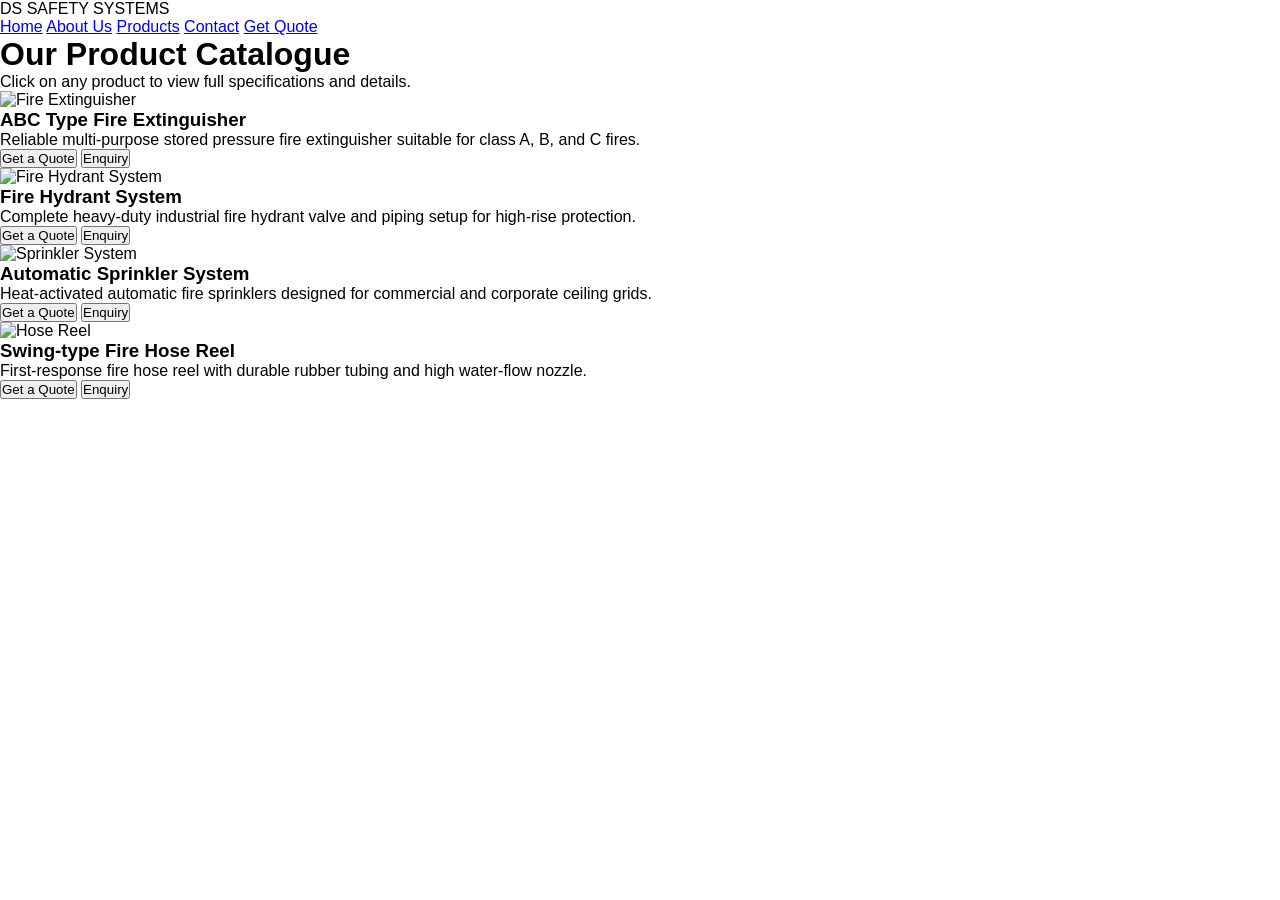
==== product.html @ bb8f644f "Create product.html" ====
<!DOCTYPE html>
<html lang="en">
<head>
    <meta charset="UTF-8">
    <meta name="viewport" content="width=device-width, initial-scale=1.0">
    <title>Products - DS Safety Systems</title>
    <link rel="stylesheet" href="style.css">
</head>
<body>

    <!-- Header Section (Matching your brand style) -->
    <header class="site-header">
        <div class="logo">DS SAFETY SYSTEMS</div>
        <nav>
            <a href="index.html">Home</a>
            <a href="about.html">About Us</a>
            <a href="products.html" class="active">Products</a>
            <a href="contact.html">Contact</a>
            <a href="quote.html" class="btn-quote-nav">Get Quote</a>
        </nav>
    </header>

    <!-- Tier 1: Product Catalog Grid -->
    <main class="catalog-container">
        <h1>Our Product Catalogue</h1>
        <p class="subtitle">Click on any product to view full specifications and details.</p>

        <div class="product-grid">

            <!-- Product Card 1 -->
            <div class="product-card" onclick="viewProduct('fire-extinguisher.html')">
                <div class="product-image">
                    <img src="extinguisher.jpg" alt="Fire Extinguisher">
                </div>
                <div class="product-content">
                    <h3>ABC Type Fire Extinguisher</h3>
                    <p class="product-desc">Reliable multi-purpose stored pressure fire extinguisher suitable for class A, B, and C fires.</p>
                    <div class="product-actions" onclick="event.stopPropagation()">
                        <button class="btn-quote" onclick="handleQuote('ABC Fire Extinguisher')">Get a Quote</button>
                        <button class="btn-enquiry" onclick="handleEnquiry('ABC Fire Extinguisher')">Enquiry</button>
                    </div>
                </div>
            </div>

            <!-- Product Card 2 -->
            <div class="product-card" onclick="viewProduct('hydrant-system.html')">
                <div class="product-image">
                    <img src="hydrant.jpg" alt="Fire Hydrant System">
                </div>
                <div class="product-content">
                    <h3>Fire Hydrant System</h3>
                    <p class="product-desc">Complete heavy-duty industrial fire hydrant valve and piping setup for high-rise protection.</p>
                    <div class="product-actions" onclick="event.stopPropagation()">
                        <button class="btn-quote" onclick="handleQuote('Fire Hydrant System')">Get a Quote</button>
                        <button class="btn-enquiry" onclick="handleEnquiry('Fire Hydrant System')">Enquiry</button>
                    </div>
                </div>
            </div>

            <!-- Product Card 3 -->
            <div class="product-card" onclick="viewProduct('sprinkler-system.html')">
                <div class="product-image">
                    <img src="sprinkler.jpg" alt="Sprinkler System">
                </div>
                <div class="product-content">
                    <h3>Automatic Sprinkler System</h3>
                    <p class="product-desc">Heat-activated automatic fire sprinklers designed for commercial and corporate ceiling grids.</p>
                    <div class="product-actions" onclick="event.stopPropagation()">
                        <button class="btn-quote" onclick="handleQuote('Automatic Sprinkler System')">Get a Quote</button>
                        <button class="btn-enquiry" onclick="handleEnquiry('Automatic Sprinkler System')">Enquiry</button>
                    </div>
                </div>
            </div>

            <!-- Product Card 4 -->
            <div class="product-card" onclick="viewProduct('hose-reel.html')">
                <div class="product-image">
                    <img src="hosereel.jpg" alt="Hose Reel">
                </div>
                <div class="product-content">
                    <h3>Swing-type Fire Hose Reel</h3>
                    <p class="product-desc">First-response fire hose reel with durable rubber tubing and high water-flow nozzle.</p>
                    <div class="product-actions" onclick="event.stopPropagation()">
                        <button class="btn-quote" onclick="handleQuote('Swing-type Fire Hose Reel')">Get a Quote</button>
                        <button class="btn-enquiry" onclick="handleEnquiry('Swing-type Fire Hose Reel')">Enquiry</button>
                    </div>
                </div>
            </div>

        </div>
    </main>

    <!-- JavaScript for Interactivity -->
    <script>
        // Navigates to Tier 2 Single Product Detail page
        function viewProduct(pageUrl) {
            window.location.href = pageUrl;
        }

        function handleQuote(productName) {
            alert("Redirecting to Quote Form for: " + productName);
            // Example: window.location.href = "quote.html?product=" + encodeURIComponent(productName);
        }

        function handleEnquiry(productName) {
            alert("Opening Enquiry Form for: " + productName);
            // Example: open a modal or redirect to contact page
        }
    </script>

</body>
</html>
---- style.css ----
/* Global Reset & Apply Font */
* {
  margin: 0;
  padding: 0;
  box-sizing: border-box;
  font-family: 'Lato', Arial, sans-serif;
}

html {
  scroll-behavior: smooth;
}

/* Top Utility Bar */
.top-bar {
  background-color: #1a1a1a;
  color: #fff;
  padding: 12px 25px;
  display: flex;
  justify-content: space-between;
  align-items: center;
  flex-wrap: wrap;
  gap: 15px;
}

.top-bar-left, .top-bar-right {
  display: flex;
  align-items: center;
  gap: 25px;
  flex-wrap: wrap;
}

.info-item, .top-bar-right > a {
  opacity: 0;
  animation: pureFadeIn 1.1s ease forwards;
}

.top-bar-left .info-item:nth-child(1) { animation-delay: 0.1s; }
.top-bar-left .info-item:nth-child(2) { animation-delay: 0.25s; }
.top-bar-left .info-item:nth-child(3) { animation-delay: 0.4s; }
.top-bar-right a:nth-child(1) { animation-delay: 0.55s; }
.top-bar-right a:nth-child(2) { animation-delay: 0.7s; }

@keyframes pureFadeIn {
  from { opacity: 0; }
  to { opacity: 1; }
}

.info-item {
  display: flex;
  align-items: center;
  gap: 10px;
  color: #fff;
  font-size: 16px;
  font-weight: 700;
  text-decoration: none;
}

.info-item img {
  width: 20px;
  height: 20px;
  filter: invert(1);
}

.top-bar a {
  color: #fff;
  text-decoration: none;
  font-size: 16px;
}

.btn-contact {
  background-color: #d93830;
  color: white;
  padding: 10px 20px;
  border-radius: 4px;
  font-weight: bold;
  text-decoration: none;
  font-size: 16px;
  transition: background-color 0.3s ease;
}

.btn-contact:hover {
  background-color: #b52b24;
}

/* Main Navigation Header */
.main-header {
  background-color: #ffffff;
  border-bottom: 1px solid #e0e0e0;
  padding: 10px 20px;
  display: flex;
  justify-content: space-between;
  align-items: center;
  position: sticky;
  top: 0;
  z-index: 1000;
}

.logo-container {
  display: flex;
  align-items: center;
  gap: 14px;
  text-decoration: none;
  opacity: 0;
  animation: pureFadeIn 1.1s ease 0.2s forwards;
}

.logo-container img {
  height: 62px;
  width: auto;
  display: block !important;
  visibility: visible !important;
  object-fit: contain;
  border-radius: 4px;
  filter: drop-shadow(0 0 6px rgba(217, 56, 48, 0.35));
}

.brand-single-line {
  font-family: 'Outfit', sans-serif;
  font-weight: 700;
  font-size: 37.5px;
  color: #e63930;
  letter-spacing: 2px;
  white-space: nowrap;
  text-shadow: 1px 1px 2px rgba(0, 0, 0, 0.25), 0 0 6px rgba(230, 57, 48, 0.35);
}

.header-right-group {
  display: flex;
  align-items: center;
  gap: 25px;
}

@keyframes slideInFromLeft {
  0% { opacity: 0; transform: translateX(-40px); }
  100% { opacity: 1; transform: translateX(0); }
}

.nav-links {
  list-style: none;
  display: flex;
  align-items: center;
  gap: 15px;
}

.nav-links li {
  opacity: 0;
  animation: slideInFromLeft 0.8s cubic-bezier(0.16, 1, 0.3, 1) forwards;
}

.nav-links li:nth-child(1) { animation-delay: 0.3s; }
.nav-links li:nth-child(3) { animation-delay: 0.45s; }
.nav-links li:nth-child(5) { animation-delay: 0.6s; }
.nav-links li:nth-child(7) { animation-delay: 0.75s; }

.divider {
  color: #ccc;
  font-size: 18px;
  font-weight: 400;
  opacity: 0;
  animation: pureFadeIn 0.8s ease forwards;
}

.nav-links span:nth-of-type(1) { animation-delay: 0.37s; }
.nav-links span:nth-of-type(2) { animation-delay: 0.52s; }
.nav-links span:nth-of-type(3) { animation-delay: 0.67s; }

.nav-links li a {
  text-decoration: none;
  color: #333;
  font-size: 17px;
  font-weight: 700;
  padding: 5px 10px;
  transition: color 0.3s ease;
}

.nav-links li a:hover {
  color: #d93830;
}

.btn-get-quote {
  background-color: #d93830;
  color: white;
  padding: 10px 20px;
  border-radius: 4px;
  font-weight: bold;
  text-decoration: none;
  font-size: 16px;
  opacity: 0;
  animation: pureFadeIn 0.9s ease 0.85s forwards;
  transition: background-color 0.3s ease;
}

.btn-get-quote:hover {
  background-color: #b52b24;
}

.menu-toggle {
  display: none;
  flex-direction: column;
  cursor: pointer;
  gap: 6px;
}

.menu-toggle span {
  width: 30px;
  height: 3px;
  background-color: #333;
  border-radius: 2px;
}

/* Hero Banner Section with Blurred Background Image */
.hero-section {
  width: 100%;
  background-color: #111;
  position: relative;
  overflow: hidden;
  display: flex;
  justify-content: center;
  align-items: center;
  padding: 20px 30px;
}

.hero-section::before {
  content: '';
  position: absolute;
  top: 0;
  left: 0;
  width: 100%;
  height: 100%;
  background-image: url('bg.png');
  background-size: cover;
  background-position: center;
  filter: blur(12px) brightness(0.6);
  transform: scale(1.1);
  z-index: 1;
}

.hero-banner-img {
.hero-slider {
  position: relative;
  width: 100%;
  max-width: 1200px;
  z-index: 2;
  display: flex;
  justify-content: center;
  align-items: center;
}

.hero-banner-img {
  width: 100%;
  height: auto;
  max-height: 72vh;
  object-fit: cover;
  object-position: center top;
  display: block;
  position: relative;
  z-index: 2;
  display: none;
  border-radius: 14px;
  border: 2px solid rgba(255, 50, 40, 0.9);
  box-shadow: 0 0 35px rgba(255, 40, 30, 0.8), 0 0 70px rgba(255, 0, 0, 0.4);
}

.hero-banner-img.active {
  display: block;
}

.slider-btn {
  position: absolute;
  top: 50%;
  transform: translateY(-50%);
  background-color: rgba(0, 0, 0, 0.6);
  color: #fff;
  border: 1px solid rgba(255, 50, 40, 0.8);
  padding: 12px 16px;
  cursor: pointer;
  z-index: 10;
  border-radius: 50%;
  font-size: 18px;
  transition: background 0.3s ease;
}

.slider-btn:hover {
  background-color: rgba(217, 56, 48, 0.8);
}

.prev-btn { left: 45px; }
.next-btn { right: 45px; }

@media (max-width: 768px) {
  .hero-section {
    padding: 10px 8px;
  }
  .hero-banner-img {
    max-height: 48vh;
    border-radius: 10px;
  }
  .prev-btn { left: 15px; }
  .next-btn { right: 15px; }
}

@media (max-width: 768px) {
  .hero-section {
    padding: 10px 8px;
  }
  .hero-banner-img {
    max-height: 48vh;
    border-radius: 10px;
  }
}

@media (max-width: 768px) {
  .hero-section {
    padding: 10px 8px;
  }
  .hero-banner-img {
    max-height: 48vh;
    border-radius: 10px;
  }
}

/* Mobile Adjustments */
@media (max-width: 768px) {
  .hero-section {
    padding: 10px 8px;
  }
  .hero-banner-img {
    max-height: 48vh;
    border-radius: 10px;
  }
}

/* Client Logo Marquee Section */
.marquee-section {
  background-color: #ffffff;
  padding: 30px 0;
  border-bottom: 1px solid #eee;
  overflow: hidden;
  white-space: nowrap;
}

.marquee-title {
  text-align: center;
  font-size: 13px;
  text-transform: uppercase;
  letter-spacing: 2px;
  color: #888;
  margin-bottom: 15px;
  font-weight: 700;
}

.marquee-track {
  display: flex;
  gap: 50px;
  justify-content: space-around;
  align-items: center;
  max-width: 1200px;
  margin: 0 auto;
  padding: 0 20px;
  flex-wrap: wrap;
}

.client-logo-item {
  font-family: 'Outfit', sans-serif;
  font-size: 20px;
  font-weight: 700;
  color: #555;
  letter-spacing: 1px;
  opacity: 0.7;
  transition: opacity 0.3s ease, color 0.3s ease;
}

.client-logo-item:hover {
  opacity: 1;
  color: #d93830;
}

/* About Us Section */
.about-section {
  padding: 90px 25px;
  background-color: #ffffff;
}

.about-container {
  max-width: 1200px;
  margin: 0 auto;
  display: grid;
  grid-template-columns: 1fr 1fr;
  gap: 50px;
  align-items: center;
}

.about-text h2 {
  font-family: 'Outfit', sans-serif;
  font-size: 34px;
  color: #1a1a1a;
  margin-bottom: 20px;
  line-height: 1.3;
}

.about-text h2 span {
  color: #d93830;
}

.about-text p {
  color: #555;
  font-size: 16px;
  line-height: 1.7;
  margin-bottom: 20px;
}

.about-highlights {
  display: grid;
  grid-template-columns: 1fr 1fr;
  gap: 15px;
  margin-top: 25px;
}

.highlight-box {
  background: #f9f9f9;
  padding: 15px 20px;
  border-left: 3px solid #d93830;
  font-weight: 700;
  color: #333;
  font-size: 15px;
}

.about-card-box {
  background: linear-gradient(135deg, #1a1a1a, #2c2c2c);
  color: white;
  padding: 50px;
  border-radius: 12px;
  box-shadow: 0 10px 30px rgba(0,0,0,0.15);
  position: relative;
}

.about-card-box h3 {
  font-family: 'Outfit', sans-serif;
  font-size: 26px;
  margin-bottom: 15px;
  color: #ff6b63;
}

.about-card-box p {
  color: #ddd;
  font-size: 16px;
  line-height: 1.6;
  margin-bottom: 25px;
}

/* Products & Services Section */
.services-section {
  padding: 90px 25px;
  background-color: #f9f9f9;
  text-align: center;
}

.section-title-container {
  max-width: 600px;
  margin: 0 auto 50px auto;
}

.section-title-container h2 {
  font-family: 'Outfit', sans-serif;
  font-size: 34px;
  color: #1a1a1a;
  margin-bottom: 12px;
}

.section-title-container h2 span {
  color: #e63930;
}

.section-title-container p {
  color: #666;
  font-size: 16px;
  line-height: 1.5;
}

.services-grid {
  display: grid;
  grid-template-columns: repeat(auto-fit, minmax(260px, 1fr));
  gap: 30px;
  max-width: 1200px;
  margin: 0 auto;
}

.service-card {
  background: #ffffff;
  border-radius: 8px;
  overflow: hidden;
  box-shadow: 0 4px 15px rgba(0,0,0,0.05);
  border-top: 4px solid #d93830;
  text-align: left;
  display: flex;
  flex-direction: column;
  transition: transform 0.3s ease, box-shadow 0.3s ease;
}

.service-card:hover {
  transform: translateY(-6px);
  box-shadow: 0 10px 25px rgba(0,0,0,0.1);
}

.service-card-body {
  padding: 25px;
  display: flex;
  flex-direction: column;
  flex-grow: 1;
}

.service-card h3 {
  font-family: 'Outfit', sans-serif;
  font-size: 20px;
  color: #1a1a1a;
  margin-bottom: 12px;
}

.service-card p {
  color: #555;
  font-size: 15px;
  line-height: 1.5;
  margin-bottom: 20px;
  flex-grow: 1;
}

.service-link {
  color: #d93830;
  font-weight: 700;
  text-decoration: none;
  font-size: 15px;
  display: inline-flex;
  align-items: center;
  gap: 5px;
  transition: gap 0.2s ease;
}

.service-link:hover {
  gap: 8px;
}

/* Why Choose Us Section */
.why-us-section {
  padding: 90px 25px;
  background-color: #ffffff;
}

.why-us-container {
  max-width: 1200px;
  margin: 0 auto;
  display: grid;
  grid-template-columns: repeat(auto-fit, minmax(250px, 1fr));
  gap: 40px;
}

.why-us-feature {
  display: flex;
  gap: 20px;
  align-items: flex-start;
}

.why-us-icon {
  background-color: rgba(217, 56, 48, 0.1);
  color: #d93830;
  width: 60px;
  height: 60px;
  border-radius: 50%;
  display: flex;
  align-items: center;
  justify-content: center;
  font-size: 24px;
  flex-shrink: 0;
  font-weight: bold;
}

.why-us-text h3 {
  font-family: 'Outfit', sans-serif;
  font-size: 18px;
  color: #1a1a1a;
  margin-bottom: 8px;
}

.why-us-text p {
  color: #666;
  font-size: 14px;
  line-height: 1.5;
}

/* Testimonials Section */
.testimonials-section {
  padding: 90px 25px;
  background-color: #f9f9f9;
  text-align: center;
}

.testimonials-grid {
  display: grid;
  grid-template-columns: repeat(auto-fit, minmax(300px, 1fr));
  gap: 30px;
  max-width: 1200px;
  margin: 0 auto;
  text-align: left;
}

.testimonial-card {
  background: #ffffff;
  padding: 30px;
  border-radius: 8px;
  box-shadow: 0 4px 15px rgba(0,0,0,0.05);
  display: flex;
  flex-direction: column;
  justify-content: space-between;
  position: relative;
}

.testimonial-card::before {
  content: '“';
  position: absolute;
  top: 10px;
  right: 20px;
  font-size: 70px;
  color: rgba(217, 56, 48, 0.1);
  font-family: Georgia, serif;
}

.testimonial-text {
  color: #555;
  font-size: 15px;
  line-height: 1.7;
  margin-bottom: 20px;
}

.testimonial-author h4 {
  font-family: 'Outfit', sans-serif;
  font-size: 16px;
  color: #1a1a1a;
}

.testimonial-author p {
  font-size: 13px;
  color: #888;
}

.stars {
  color: #f39c12;
  margin-bottom: 10px;
  font-size: 14px;
}

/* Contact Section */
.contact-section {
  padding: 90px 25px;
  background-color: #ffffff;
}

.contact-wrapper {
  max-width: 1200px;
  margin: 0 auto;
  display: grid;
  grid-template-columns: 1fr 1fr;
  gap: 50px;
  align-items: start;
}

.contact-info-side h3 {
  font-family: 'Outfit', sans-serif;
  font-size: 26px;
  color: #1a1a1a;
  margin-bottom: 15px;
}

.contact-info-side p {
  color: #666;
  font-size: 16px;
  line-height: 1.6;
  margin-bottom: 30px;
}

.map-container {
  width: 100%;
  height: 300px;
  border-radius: 8px;
  overflow: hidden;
  border: 1px solid #e0e0e0;
  margin-top: 20px;
}

.map-container iframe {
  width: 100%;
  height: 100%;
  border: 0;
}

.contact-container {
  background: #f9f9f9;
  padding: 40px;
  border-radius: 8px;
  box-shadow: 0 4px 20px rgba(0,0,0,0.04);
  border: 1px solid #eee;
}

.contact-form {
  display: grid;
  grid-template-columns: 1fr 1fr;
  gap: 20px;
  margin-top: 20px;
}

.form-group {
  display: flex;
  flex-direction: column;
  gap: 8px;
}

.form-group.full-width {
  grid-column: span 2;
}

.form-group label {
  font-weight: 700;
  font-size: 14px;
  color: #333;
}

.form-group input,
.form-group textarea {
  padding: 12px 15px;
  border: 1px solid #ddd;
  border-radius: 4px;
  font-size: 15px;
  font-family: 'Lato', Arial, sans-serif;
  transition: border-color 0.3s ease;
  background: #fff;
}

.form-group input:focus,
.form-group textarea:focus {
  outline: none;
  border-color: #d93830;
}

.form-group textarea {
  resize: vertical;
  height: 120px;
}

.btn-submit {
  grid-column: span 2;
  background-color: #d93830;
  color: white;
  padding: 14px;
  border: none;
  border-radius: 4px;
  font-weight: 700;
  font-size: 16px;
  cursor: pointer;
  transition: background-color 0.3s ease;
}

.btn-submit:hover {
  background-color: #b52b24;
}

.form-status {
  grid-column: span 2;
  font-size: 14px;
  font-weight: 700;
  text-align: center;
  padding: 10px;
  display: none;
}

.form-status.success {
  color: #27ae60;
  background: #e8f8f0;
  display: block;
}

/* Floating Click-to-Call Button for Mobile */
.floating-call-btn {
  display: none;
  position: fixed;
  bottom: 20px;
  right: 20px;
  background-color: #27ae60;
  color: white;
  width: 55px;
  height: 55px;
  border-radius: 50%;
  align-items: center;
  justify-content: center;
  box-shadow: 0 4px 15px rgba(0,0,0,0.3);
  z-index: 999;
  text-decoration: none;
  transition: transform 0.3s ease;
}

.floating-call-btn:hover {
  transform: scale(1.1);
}

.floating-call-btn img {
  width: 26px;
  height: 26px;
  filter: invert(1);
}

/* Footer Section */
.site-footer {
  background-color: #141414;
  color: #bbb;
  padding: 70px 25px 30px 25px;
  display: block;
}

.footer-container {
  max-width: 1200px;
  margin: 0 auto;
  display: grid;
  grid-template-columns: repeat(auto-fit, minmax(250px, 1fr));
  gap: 40px;
  margin-bottom: 50px;
}

.footer-col h3 {
  font-family: 'Outfit', sans-serif;
  color: #ffffff;
  font-size: 18px;
  margin-bottom: 20px;
  letter-spacing: 0.5px;
  position: relative;
}

.footer-col h3::after {
  content: '';
  position: absolute;
  left: 0;
  bottom: -8px;
  width: 35px;
  height: 2px;
  background-color: #d93830;
}

.footer-col p {
  font-size: 15px;
  line-height: 1.6;
  margin-bottom: 15px;
  color: #aaa;
}

.footer-links {
  list-style: none;
  display: flex;
  flex-direction: column;
  gap: 10px;
}

.footer-links li a {
  color: #aaa;
  text-decoration: none;
  font-size: 15px;
  transition: color 0.3s ease;
}

.footer-links li a:hover {
  color: #d93830;
}

.footer-contact-info {
  display: flex;
  flex-direction: column;
  gap: 12px;
}

.footer-contact-item {
  display: flex;
  align-items: flex-start;
  gap: 10px;
  color: #aaa;
  font-size: 15px;
  text-decoration: none;
  transition: color 0.3s ease;
}

.footer-contact-item:hover {
  color: #ffffff;
}

.footer-contact-item img {
  width: 18px;
  height: 18px;
  filter: invert(0.8);
  margin-top: 3px;
}

.footer-bottom {
  max-width: 1200px;
  margin: 0 auto;
  padding-top: 25px;
  border-top: 1px solid #2a2a2a;
  display: flex;
  justify-content: space-between;
  align-items: center;
  flex-wrap: wrap;
  gap: 15px;
  font-size: 14px;
  color: #888;
}

.footer-bottom-links {
  display: flex;
  gap: 20px;
}

.footer-bottom-links a {
  color: #888;
  text-decoration: none;
  transition: color 0.3s ease;
}

.footer-bottom-links a:hover {
  color: #d93830;
}

/* Mobile Responsiveness */
@media (max-width: 1200px) {
  .top-bar { 
    flex-direction: column; 
    text-align: center; 
    padding: 15px;
  }
  .top-bar-left { 
    justify-content: center; 
    gap: 12px;
    flex-direction: column;
  }
  .top-bar-right {
    justify-content: center;
    width: 100%;
    margin-top: 5px;
    gap: 15px;
  }
  .menu-toggle { display: flex; }

  .main-header {
    padding: 10px 15px;
  }
  .logo-container {
    gap: 10px;
    max-width: calc(100% - 50px);
  }
  .logo-container img { 
    height: 45px; 
  }
  .brand-single-line { 
    font-size: 17px; 
    letter-spacing: 0.5px;
    white-space: normal;
    line-height: 1.2;
  }

  .header-right-group {
    position: absolute; 
    top: 100%; 
    left: 0; 
    width: 100%;
    background-color: #ffffff; 
    flex-direction: column;
    padding: 0; 
    max-height: 0; 
    overflow: hidden;
    box-shadow: 0 10px 15px rgba(0,0,0,0.05);
    transition: max-height 0.4s ease-in-out, padding 0.4s ease-in-out, border-bottom 0.4s ease-in-out;
    z-index: 10;
  }
  .header-right-group.active { 
    max-height: 450px; 
    padding: 20px; 
    gap: 15px; 
    border-bottom: 1px solid #e0e0e0;
  }
  .nav-links { flex-direction: column; width: 100%; gap: 0; }
  .nav-links li { width: 100%; padding: 10px 0; border-bottom: 1px solid #f0f0f0; text-align: center; animation: none; opacity: 1; }
  .divider { display: none; }
  .btn-get-quote { width: 100%; text-align: center; }

  .about-container,
  .contact-wrapper {
    grid-template-columns: 1fr;
    gap: 30px;
  }

  .contact-form {
    grid-template-columns: 1fr;
  }
  .form-group.full-width {
    grid-column: span 1;
  }
  .btn-submit {
    grid-column: span 1;
  }
  .contact-container {
    padding: 20px;
  }

  .footer-bottom {
    flex-direction: column;
    text-align: center;
  }

  .floating-call-btn {
    display: flex;
  }
}
.products-section {
  padding: 80px 20px;
  background-color: #0b0b0b;
  color: #fff;
}

.products-container {
  max-width: 1200px;
  margin: 0 auto;
}

.section-title {
  text-align: center;
  font-size: 32px;
  margin-bottom: 50px;
  color: #ff3228;
  letter-spacing: 1.5px;
  font-family: 'Outfit', sans-serif;
}

.product-grid {
  display: grid;
  grid-template-columns: repeat(auto-fit, minmax(320px, 1fr));
  gap: 30px;
}

.product-card {
  background-color: #1a1a1a;
  border-radius: 14px;
  border: 1px solid rgba(255, 50, 40, 0.3);
  box-shadow: 0 4px 20px rgba(0, 0, 0, 0.5);
  overflow: hidden;
  transition: transform 0.3s ease, border-color 0.3s ease, box-shadow 0.3s ease;
}

.product-card:hover {
  transform: translateY(-6px);
  border-color: rgba(255, 50, 40, 0.9);
  box-shadow: 0 0 25px rgba(255, 40, 30, 0.6);
}

.product-img-wrap {
  width: 100%;
  height: 220px;
  overflow: hidden;
  background-color: #111;
}

.product-img-wrap img {
  width: 100%;
  height: 100%;
  object-fit: cover;
  transition: transform 0.4s ease;
}

.product-card:hover .product-img-wrap img {
  transform: scale(1.05);
}

.product-content {
  padding: 24px;
}

.product-content h3 {
  font-size: 20px;
  margin-bottom: 10px;
  color: #fff;
}

.product-content p {
  font-size: 14px;
  color: #aaa;
  margin-bottom: 20px;
  line-height: 1.5;
}

.capacity-container {
  display: flex;
  align-items: center;
  justify-content: space-between;
  margin-bottom: 15px;
  color: #ccc;
  font-size: 14px;
}

.capacity-options {
  display: flex;
  gap: 8px;
}

.cap-btn {
  background-color: #111;
  color: #aaa;
  border: 1px solid rgba(255, 50, 40, 0.3);
  padding: 6px 14px;
  border-radius: 6px;
  font-weight: bold;
  cursor: pointer;
  transition: all 0.2s ease;
}

.cap-btn.active, .cap-btn:hover {
  background-color: #ff3228;
  color: #fff;
  border-color: #ff3228;
  box-shadow: 0 0 10px rgba(255, 50, 40, 0.5);
}

.quantity-container {
  display: flex;
  align-items: center;
  justify-content: space-between;
  margin-bottom: 24px;
  color: #ccc;
  font-size: 14px;
}

.qty-selector {
  display: flex;
  align-items: center;
  border: 1px solid rgba(255, 50, 40, 0.3);
  border-radius: 6px;
  overflow: hidden;
  background-color: #111;
}

.qty-btn {
  background-color: #222;
  color: #fff;
  border: none;
  padding: 6px 12px;
  cursor: pointer;
  font-weight: bold;
  transition: background 0.2s ease;
}

.qty-btn:hover {
  background-color: #ff3228;
}

.qty-input {
  width: 40px;
  text-align: center;
  background: transparent;
  border: none;
  color: #fff;
  font-weight: bold;
  font-size: 14px;
}

.product-btn {
  display: block;
  text-align: center;
  background-color: #ff3228;
  color: #fff;
  padding: 12px;
  border-radius: 6px;
  text-decoration: none;
  font-weight: bold;
  transition: background 0.2s ease, box-shadow 0.2s ease;
}

.product-btn:hover {
  background-color: #e02a20;
  box-shadow: 0 0 12px rgba(255, 50, 40, 0.6);
}
footer, .footer-section, .site-footer {
  background-color: #0b0b0b !important;
  color: #fff !important;
}

footer a, .footer-section a, .site-footer a {
  color: #aaa !important;
}

footer a:hover, .footer-section a:hover, .site-footer a:hover {
  color: #ff3228 !important;
}
/* Fix right-side overflow */
html, body {
  max-width: 100%;
  overflow-x: hidden;
}
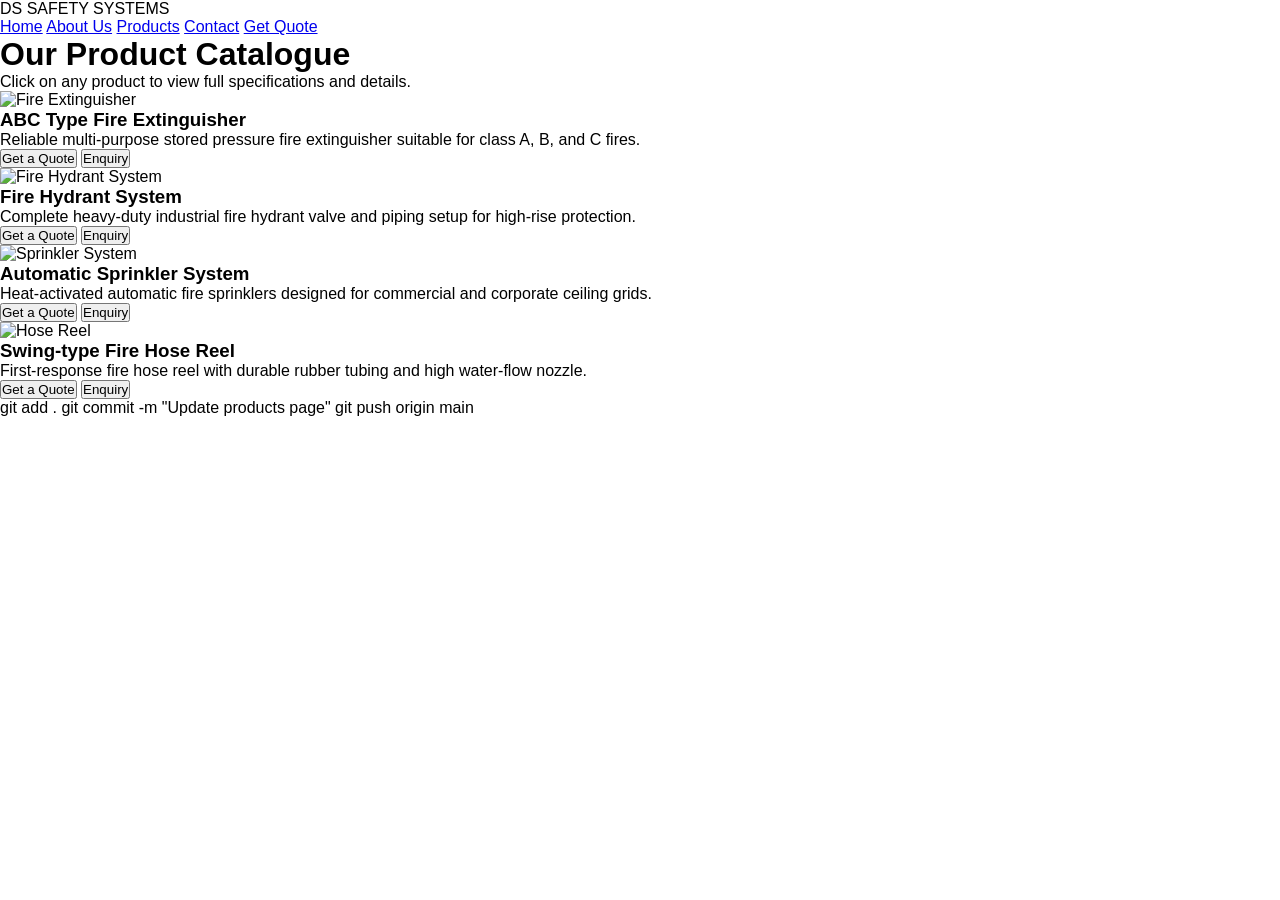
==== commit 66462b06: "Update product.html" ====
--- a/product.html
+++ b/product.html
@@ -110,3 +110,6 @@
 
 </body>
 </html>
+git add .
+git commit -m "Update products page"
+git push origin main
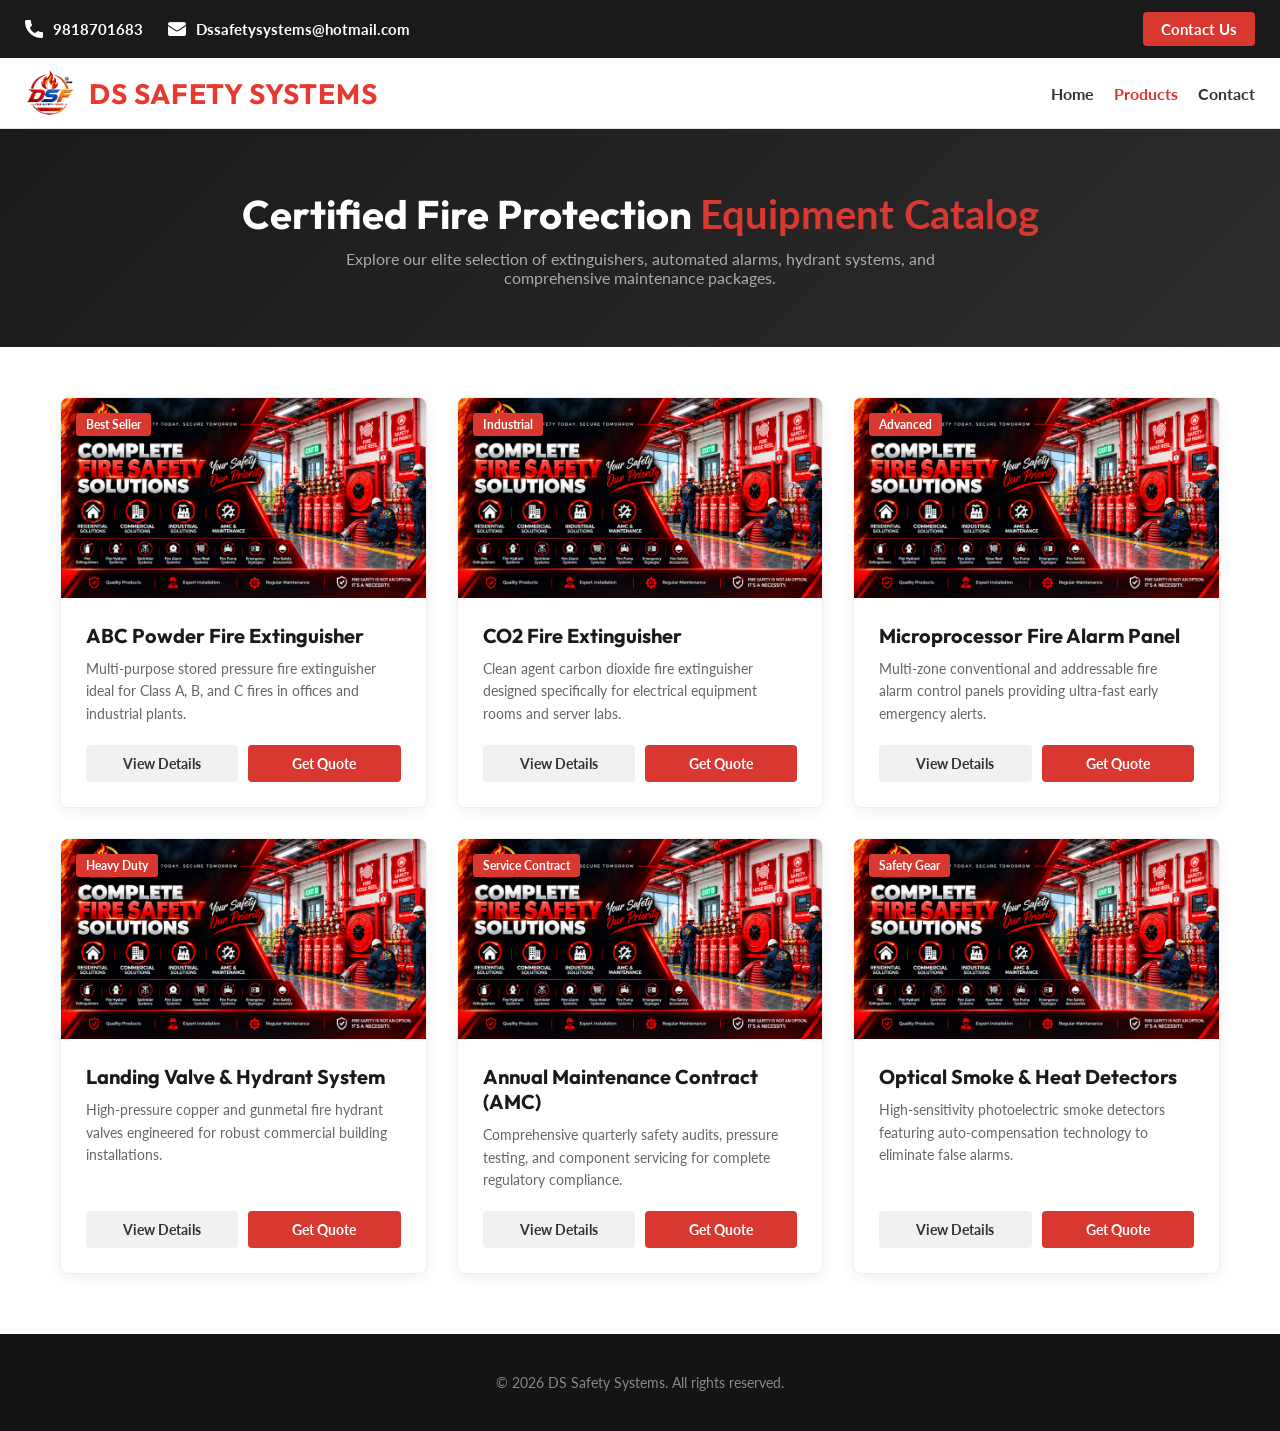
==== commit b9df3470: "Create product.html" ====
--- a/product.html
+++ b/product.html
@@ -1,115 +1,329 @@
 <!DOCTYPE html>
 <html lang="en">
 <head>
-    <meta charset="UTF-8">
-    <meta name="viewport" content="width=device-width, initial-scale=1.0">
-    <title>Products - DS Safety Systems</title>
-    <link rel="stylesheet" href="style.css">
+  <meta charset="UTF-8">
+  <meta name="viewport" content="width=device-width, initial-scale=1.0">
+  <title>Fire Safety Products Catalog | DS Safety Systems</title>
+  <meta name="description" content="Browse certified fire extinguishers, alarm systems, and hydrants from DS Safety Systems in New Delhi. Request a quote or expert inquiry instantly.">
+
+  <!-- Fonts -->
+  <link href="https://fonts.googleapis.com/css2?family=Outfit:wght@700&family=Lato:wght@400;700&display=swap" rel="stylesheet">
+
+  <style>
+    * { margin: 0; padding: 0; box-sizing: border-box; font-family: 'Lato', Arial, sans-serif; }
+    html { scroll-behavior: smooth; }
+
+    /* Top Utility Bar */
+    .top-bar {
+      background-color: #1a1a1a;
+      color: #fff;
+      padding: 12px 25px;
+      display: flex;
+      justify-content: space-between;
+      align-items: center;
+      flex-wrap: wrap;
+      gap: 15px;
+    }
+    .top-bar-left, .top-bar-right { display: flex; align-items: center; gap: 25px; flex-wrap: wrap; }
+    .info-item { display: flex; align-items: center; gap: 10px; color: #fff; font-size: 15px; font-weight: 700; text-decoration: none; }
+    .info-item img { width: 18px; height: 18px; filter: invert(1); }
+    .btn-contact { background-color: #d93830; color: white; padding: 8px 18px; border-radius: 4px; font-weight: bold; text-decoration: none; font-size: 15px; transition: background 0.3s; }
+    .btn-contact:hover { background-color: #b52b24; }
+
+    /* Main Navigation */
+    .main-header {
+      background-color: #ffffff;
+      border-bottom: 1px solid #e0e0e0;
+      padding: 10px 25px;
+      display: flex;
+      justify-content: space-between;
+      align-items: center;
+      position: sticky;
+      top: 0;
+      z-index: 1000;
+    }
+    .logo-container { display: flex; align-items: center; gap: 14px; text-decoration: none; }
+    .logo-container img { height: 50px; width: auto; object-fit: contain; }
+    .brand-single-line { font-family: 'Outfit', sans-serif; font-weight: 700; font-size: 28px; color: #e63930; letter-spacing: 1px; }
+    .nav-links { list-style: none; display: flex; align-items: center; gap: 20px; }
+    .nav-links li a { text-decoration: none; color: #333; font-size: 16px; font-weight: 700; transition: color 0.3s; }
+    .nav-links li a:hover, .nav-links li a.active { color: #d93830; }
+
+    /* Catalog Hero */
+    .catalog-hero {
+      background: linear-gradient(135deg, #1a1a1a, #2c2c2c);
+      color: white;
+      padding: 60px 20px;
+      text-align: center;
+    }
+    .catalog-hero h1 { font-family: 'Outfit', sans-serif; font-size: 40px; margin-bottom: 10px; }
+    .catalog-hero h1 span { color: #d93830; }
+    .catalog-hero p { color: #aaa; font-size: 16px; max-width: 600px; margin: 0 auto; }
+
+    /* Product Grid Section */
+    .catalog-section {
+      max-width: 1200px;
+      margin: 50px auto;
+      padding: 0 20px;
+    }
+    .products-grid {
+      display: grid;
+      grid-template-columns: repeat(auto-fit, minmax(320px, 1fr));
+      gap: 30px;
+    }
+    .product-card {
+      background: #ffffff;
+      border-radius: 8px;
+      overflow: hidden;
+      box-shadow: 0 4px 15px rgba(0,0,0,0.06);
+      border: 1px solid #eee;
+      display: flex;
+      flex-direction: column;
+      transition: transform 0.3s ease, box-shadow 0.3s ease;
+      opacity: 0;
+      animation: fadeInUp 0.8s ease forwards;
+    }
+    .product-card:nth-child(1) { animation-delay: 0.1s; }
+    .product-card:nth-child(2) { animation-delay: 0.2s; }
+    .product-card:nth-child(3) { animation-delay: 0.3s; }
+    .product-card:nth-child(4) { animation-delay: 0.4s; }
+    .product-card:nth-child(5) { animation-delay: 0.5s; }
+    .product-card:nth-child(6) { animation-delay: 0.6s; }
+
+    @keyframes fadeInUp {
+      from { opacity: 0; transform: translateY(20px); }
+      to { opacity: 1; transform: translateY(0); }
+    }
+
+    .product-card:hover {
+      transform: translateY(-6px);
+      box-shadow: 0 12px 30px rgba(0,0,0,0.12);
+    }
+    .product-img-box {
+      height: 200px;
+      background: #f4f4f4;
+      display: flex;
+      align-items: center;
+      justify-content: center;
+      position: relative;
+      overflow: hidden;
+    }
+    .product-img-box img {
+      width: 100%;
+      height: 100%;
+      object-fit: cover;
+      transition: transform 0.5s ease;
+    }
+    .product-card:hover .product-img-box img {
+      transform: scale(1.05);
+    }
+    .product-badge {
+      position: absolute;
+      top: 15px;
+      left: 15px;
+      background-color: #d93830;
+      color: white;
+      padding: 4px 10px;
+      font-size: 12px;
+      font-weight: 700;
+      border-radius: 3px;
+    }
+    .product-content {
+      padding: 25px;
+      display: flex;
+      flex-direction: column;
+      flex-grow: 1;
+    }
+    .product-content h3 {
+      font-family: 'Outfit', sans-serif;
+      font-size: 20px;
+      color: #1a1a1a;
+      margin-bottom: 10px;
+    }
+    .product-content p {
+      color: #666;
+      font-size: 14px;
+      line-height: 1.6;
+      margin-bottom: 20px;
+      flex-grow: 1;
+    }
+    .product-actions {
+      display: flex;
+      gap: 10px;
+      margin-top: auto;
+    }
+    .btn-details {
+      flex: 1;
+      background-color: #f1f1f1;
+      color: #333;
+      padding: 10px;
+      text-align: center;
+      border-radius: 4px;
+      font-weight: 700;
+      font-size: 14px;
+      text-decoration: none;
+      transition: background 0.3s;
+    }
+    .btn-details:hover { background-color: #e2e2e2; }
+    
+    .btn-quote {
+      flex: 1;
+      background-color: #d93830;
+      color: white;
+      padding: 10px;
+      text-align: center;
+      border-radius: 4px;
+      font-weight: 700;
+      font-size: 14px;
+      text-decoration: none;
+      transition: background 0.3s;
+    }
+    .btn-quote:hover { background-color: #b52b24; }
+
+    /* Footer */
+    .site-footer { background-color: #141414; color: #bbb; padding: 40px 25px; text-align: center; font-size: 14px; margin-top: 60px; }
+    .site-footer p { color: #888; }
+  </style>
 </head>
 <body>
 
-    <!-- Header Section (Matching your brand style) -->
-    <header class="site-header">
-        <div class="logo">DS SAFETY SYSTEMS</div>
-        <nav>
-            <a href="index.html">Home</a>
-            <a href="about.html">About Us</a>
-            <a href="products.html" class="active">Products</a>
-            <a href="contact.html">Contact</a>
-            <a href="quote.html" class="btn-quote-nav">Get Quote</a>
-        </nav>
-    </header>
-
-    <!-- Tier 1: Product Catalog Grid -->
-    <main class="catalog-container">
-        <h1>Our Product Catalogue</h1>
-        <p class="subtitle">Click on any product to view full specifications and details.</p>
-
-        <div class="product-grid">
-
-            <!-- Product Card 1 -->
-            <div class="product-card" onclick="viewProduct('fire-extinguisher.html')">
-                <div class="product-image">
-                    <img src="extinguisher.jpg" alt="Fire Extinguisher">
-                </div>
-                <div class="product-content">
-                    <h3>ABC Type Fire Extinguisher</h3>
-                    <p class="product-desc">Reliable multi-purpose stored pressure fire extinguisher suitable for class A, B, and C fires.</p>
-                    <div class="product-actions" onclick="event.stopPropagation()">
-                        <button class="btn-quote" onclick="handleQuote('ABC Fire Extinguisher')">Get a Quote</button>
-                        <button class="btn-enquiry" onclick="handleEnquiry('ABC Fire Extinguisher')">Enquiry</button>
-                    </div>
-                </div>
-            </div>
-
-            <!-- Product Card 2 -->
-            <div class="product-card" onclick="viewProduct('hydrant-system.html')">
-                <div class="product-image">
-                    <img src="hydrant.jpg" alt="Fire Hydrant System">
-                </div>
-                <div class="product-content">
-                    <h3>Fire Hydrant System</h3>
-                    <p class="product-desc">Complete heavy-duty industrial fire hydrant valve and piping setup for high-rise protection.</p>
-                    <div class="product-actions" onclick="event.stopPropagation()">
-                        <button class="btn-quote" onclick="handleQuote('Fire Hydrant System')">Get a Quote</button>
-                        <button class="btn-enquiry" onclick="handleEnquiry('Fire Hydrant System')">Enquiry</button>
-                    </div>
-                </div>
-            </div>
-
-            <!-- Product Card 3 -->
-            <div class="product-card" onclick="viewProduct('sprinkler-system.html')">
-                <div class="product-image">
-                    <img src="sprinkler.jpg" alt="Sprinkler System">
-                </div>
-                <div class="product-content">
-                    <h3>Automatic Sprinkler System</h3>
-                    <p class="product-desc">Heat-activated automatic fire sprinklers designed for commercial and corporate ceiling grids.</p>
-                    <div class="product-actions" onclick="event.stopPropagation()">
-                        <button class="btn-quote" onclick="handleQuote('Automatic Sprinkler System')">Get a Quote</button>
-                        <button class="btn-enquiry" onclick="handleEnquiry('Automatic Sprinkler System')">Enquiry</button>
-                    </div>
-                </div>
-            </div>
-
-            <!-- Product Card 4 -->
-            <div class="product-card" onclick="viewProduct('hose-reel.html')">
-                <div class="product-image">
-                    <img src="hosereel.jpg" alt="Hose Reel">
-                </div>
-                <div class="product-content">
-                    <h3>Swing-type Fire Hose Reel</h3>
-                    <p class="product-desc">First-response fire hose reel with durable rubber tubing and high water-flow nozzle.</p>
-                    <div class="product-actions" onclick="event.stopPropagation()">
-                        <button class="btn-quote" onclick="handleQuote('Swing-type Fire Hose Reel')">Get a Quote</button>
-                        <button class="btn-enquiry" onclick="handleEnquiry('Swing-type Fire Hose Reel')">Enquiry</button>
-                    </div>
-                </div>
-            </div>
-
-        </div>
-    </main>
-
-    <!-- JavaScript for Interactivity -->
-    <script>
-        // Navigates to Tier 2 Single Product Detail page
-        function viewProduct(pageUrl) {
-            window.location.href = pageUrl;
-        }
-
-        function handleQuote(productName) {
-            alert("Redirecting to Quote Form for: " + productName);
-            // Example: window.location.href = "quote.html?product=" + encodeURIComponent(productName);
-        }
-
-        function handleEnquiry(productName) {
-            alert("Opening Enquiry Form for: " + productName);
-            // Example: open a modal or redirect to contact page
-        }
-    </script>
+  <!-- Top Bar -->
+  <div class="top-bar">
+    <div class="top-bar-left">
+      <a href="tel:9818701683" class="info-item"><img src="call.png" alt="Phone"> 9818701683</a>
+      <a href="mailto:Dssafetysystems@hotmail.com" class="info-item"><img src="email.png" alt="Email"> Dssafetysystems@hotmail.com</a>
+    </div>
+    <div class="top-bar-right">
+      <a href="index.html#contact" class="btn-contact">Contact Us</a>
+    </div>
+  </div>
+
+  <!-- Main Nav -->
+  <header class="main-header">
+    <a href="index.html" class="logo-container">
+      <img src="logo.png" alt="Logo" onerror="this.style.display='none';">
+      <span class="brand-single-line">DS SAFETY SYSTEMS</span>
+    </a>
+    <ul class="nav-links">
+      <li><a href="index.html">Home</a></li>
+      <li><a href="product.html" class="active">Products</a></li>
+      <li><a href="index.html#contact">Contact</a></li>
+    </ul>
+  </header>
+
+  <!-- Hero Header -->
+  <section class="catalog-hero">
+    <h1>Certified Fire Protection <span>Equipment Catalog</span></h1>
+    <p>Explore our elite selection of extinguishers, automated alarms, hydrant systems, and comprehensive maintenance packages.</p>
+  </section>
+
+  <!-- Product Catalog Grid -->
+  <section class="catalog-section">
+    <div class="products-grid">
+
+      <!-- Product 1 -->
+      <div class="product-card">
+        <div class="product-img-box">
+          <span class="product-badge">Best Seller</span>
+          <img src="hero-banner.jpg.png.png" alt="ABC Fire Extinguisher">
+        </div>
+        <div class="product-content">
+          <h3>ABC Powder Fire Extinguisher</h3>
+          <p>Multi-purpose stored pressure fire extinguisher ideal for Class A, B, and C fires in offices and industrial plants.</p>
+          <div class="product-actions">
+            <a href="product-detail.html?id=abc-extinguisher" class="btn-details">View Details</a>
+            <a href="index.html#contact" class="btn-quote">Get Quote</a>
+          </div>
+        </div>
+      </div>
+
+      <!-- Product 2 -->
+      <div class="product-card">
+        <div class="product-img-box">
+          <span class="product-badge">Industrial</span>
+          <img src="hero-banner.jpg.png.png" alt="CO2 Fire Extinguisher">
+        </div>
+        <div class="product-content">
+          <h3>CO2 Fire Extinguisher</h3>
+          <p>Clean agent carbon dioxide fire extinguisher designed specifically for electrical equipment rooms and server labs.</p>
+          <div class="product-actions">
+            <a href="product-detail.html?id=co2-extinguisher" class="btn-details">View Details</a>
+            <a href="index.html#contact" class="btn-quote">Get Quote</a>
+          </div>
+        </div>
+      </div>
+
+      <!-- Product 3 -->
+      <div class="product-card">
+        <div class="product-img-box">
+          <span class="product-badge">Advanced</span>
+          <img src="hero-banner.jpg.png.png" alt="Fire Alarm Control Panel">
+        </div>
+        <div class="product-content">
+          <h3>Microprocessor Fire Alarm Panel</h3>
+          <p>Multi-zone conventional and addressable fire alarm control panels providing ultra-fast early emergency alerts.</p>
+          <div class="product-actions">
+            <a href="product-detail.html?id=alarm-panel" class="btn-details">View Details</a>
+            <a href="index.html#contact" class="btn-quote">Get Quote</a>
+          </div>
+        </div>
+      </div>
+
+      <!-- Product 4 -->
+      <div class="product-card">
+        <div class="product-img-box">
+          <span class="product-badge">Heavy Duty</span>
+          <img src="hero-banner.jpg.png.png" alt="Hydrant Valve">
+        </div>
+        <div class="product-content">
+          <h3>Landing Valve & Hydrant System</h3>
+          <p>High-pressure copper and gunmetal fire hydrant valves engineered for robust commercial building installations.</p>
+          <div class="product-actions">
+            <a href="product-detail.html?id=hydrant-valve" class="btn-details">View Details</a>
+            <a href="index.html#contact" class="btn-quote">Get Quote</a>
+          </div>
+        </div>
+      </div>
+
+      <!-- Product 5 -->
+      <div class="product-card">
+        <div class="product-img-box">
+          <span class="product-badge">Service Contract</span>
+          <img src="hero-banner.jpg.png.png" alt="AMC Fire Maintenance">
+        </div>
+        <div class="product-content">
+          <h3>Annual Maintenance Contract (AMC)</h3>
+          <p>Comprehensive quarterly safety audits, pressure testing, and component servicing for complete regulatory compliance.</p>
+          <div class="product-actions">
+            <a href="product-detail.html?id=amc-contract" class="btn-details">View Details</a>
+            <a href="index.html#contact" class="btn-quote">Get Quote</a>
+          </div>
+        </div>
+      </div>
+
+      <!-- Product 6 -->
+      <div class="product-card">
+        <div class="product-img-box">
+          <span class="product-badge">Safety Gear</span>
+          <img src="hero-banner.jpg.png.png" alt="Smoke Detector">
+        </div>
+        <div class="product-content">
+          <h3>Optical Smoke & Heat Detectors</h3>
+          <p>High-sensitivity photoelectric smoke detectors featuring auto-compensation technology to eliminate false alarms.</p>
+          <div class="product-actions">
+            <a href="product-detail.html?id=smoke-detector" class="btn-details">View Details</a>
+            <a href="index.html#contact" class="btn-quote">Get Quote</a>
+          </div>
+        </div>
+      </div>
+
+    </div>
+  </section>
+
+  <!-- Footer -->
+  <footer class="site-footer">
+    <p>&copy; 2026 DS Safety Systems. All rights reserved.</p>
+  </footer>
 
 </body>
 </html>
-git add .
-git commit -m "Update products page"
-git push origin main
